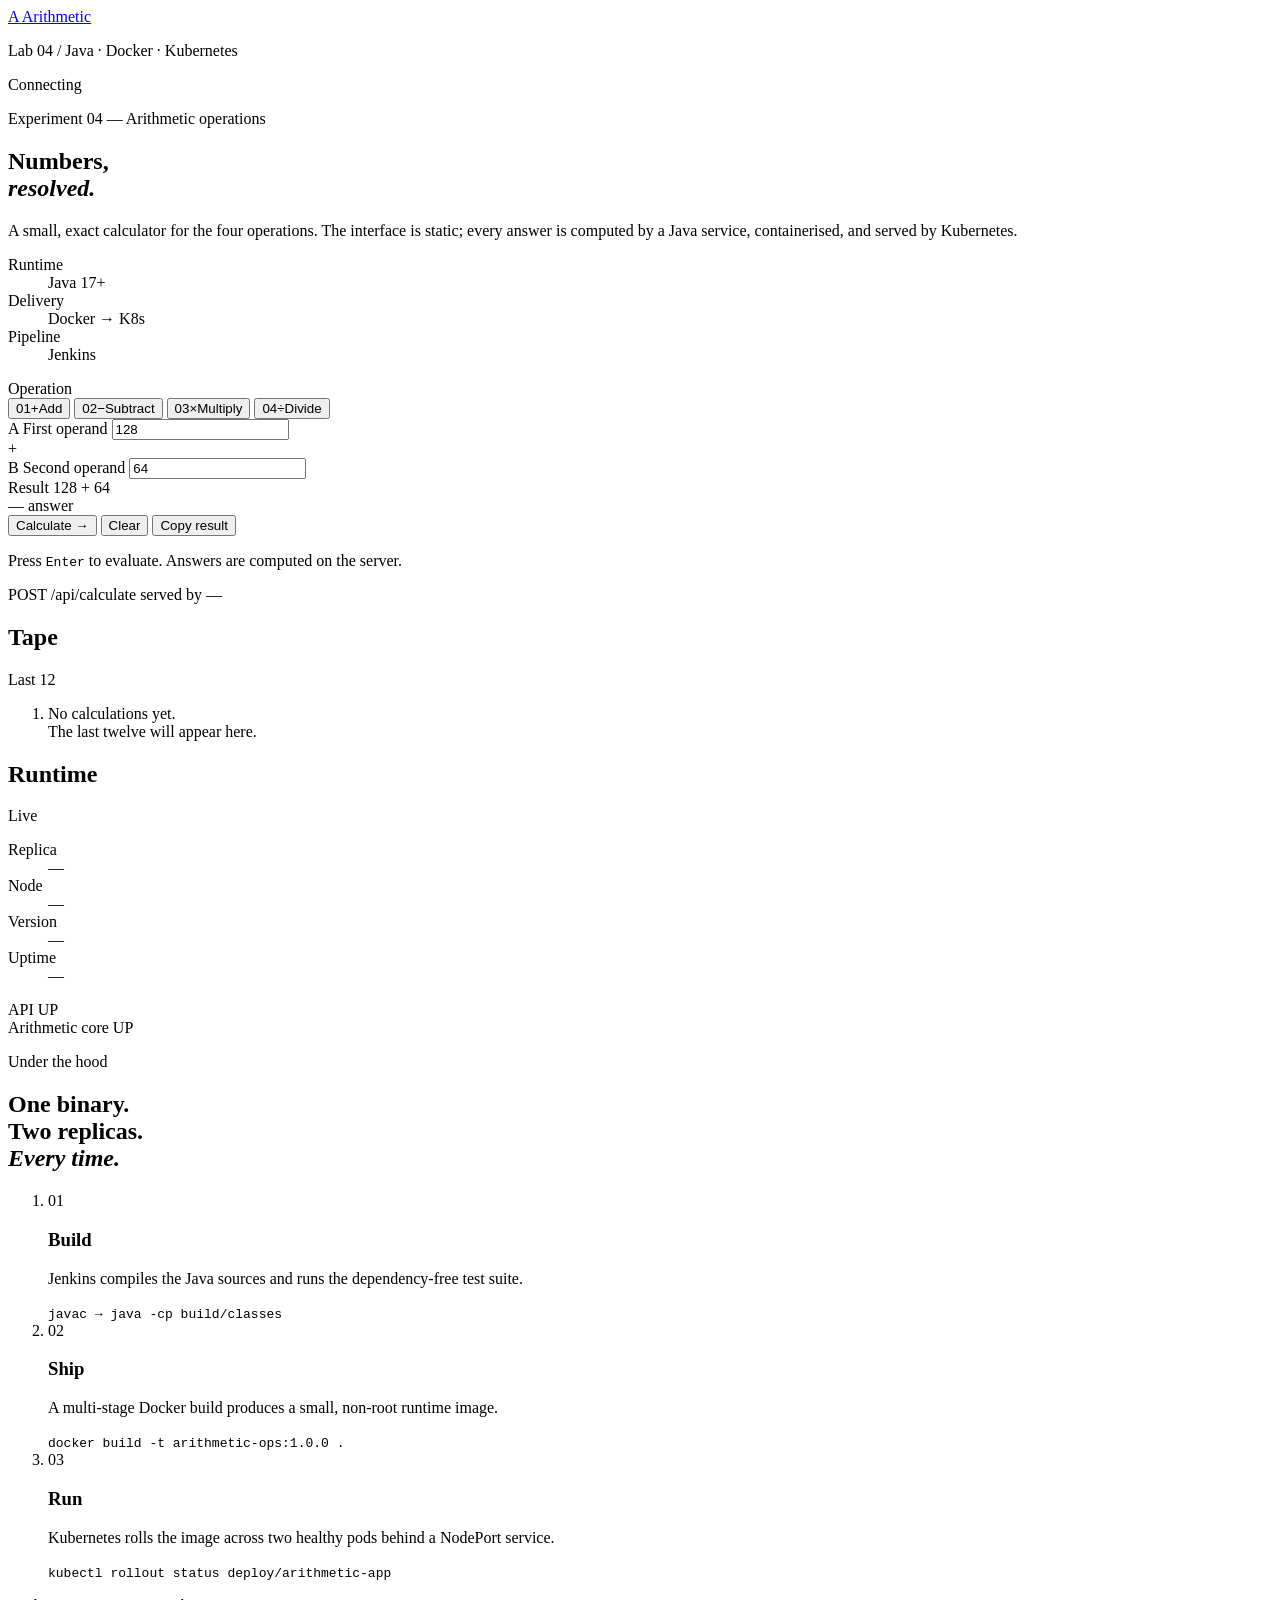
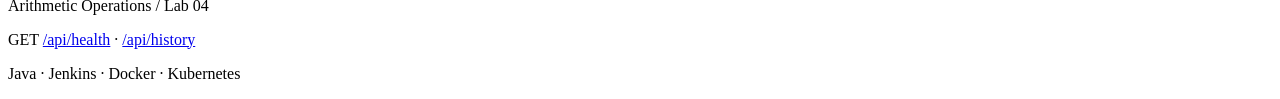
==== src/main/resources/static/index.html @ 63b6bd03 "Initial arithmetic operations application with Docker and Kubernetes" ====
<!doctype html>
<html lang="en">
<head>
  <meta charset="utf-8">
  <meta name="viewport" content="width=device-width, initial-scale=1">
  <meta name="description" content="A precise arithmetic operations console built with Java, shipped with Docker, and served by Kubernetes.">
  <meta name="theme-color" content="#f1efe9">
  <title>Arithmetic — Operations Console</title>
  <link rel="icon" href="/favicon.svg" type="image/svg+xml">
  <link rel="stylesheet" href="/styles.css">
</head>
<body>
  <div class="grain" aria-hidden="true"></div>

  <header class="masthead">
    <a class="wordmark" href="/" aria-label="Arithmetic home">
      <span class="wordmark__mark" aria-hidden="true">A</span>
      <span>Arithmetic</span>
    </a>
    <p class="masthead__meta">Lab 04 <span>/</span> Java · Docker · Kubernetes</p>
    <div class="status" id="status" title="Service health">
      <span class="status__dot" aria-hidden="true"></span>
      <span id="statusText">Connecting</span>
    </div>
  </header>

  <main>
    <section class="hero">
      <div class="hero__title">
        <p class="eyebrow">Experiment 04 — Arithmetic operations</p>
        <h1>Numbers,<br><em>resolved.</em></h1>
      </div>
      <div class="hero__aside">
        <p class="hero__lede">A small, exact calculator for the four operations. The interface is static; every answer is computed by a Java service, containerised, and served by Kubernetes.</p>
        <dl class="hero__meta">
          <div><dt>Runtime</dt><dd>Java 17+</dd></div>
          <div><dt>Delivery</dt><dd>Docker → K8s</dd></div>
          <div><dt>Pipeline</dt><dd>Jenkins</dd></div>
        </dl>
      </div>
    </section>

    <section class="workspace" aria-label="Arithmetic calculator">
      <div class="calculator">
        <div class="calculator__top">
          <span class="label">Operation</span>
          <div class="operations" role="group" aria-label="Choose an operation">
            <button type="button" class="operation is-active" data-op="add" aria-pressed="true"><span class="operation__index">01</span><span class="operation__symbol">+</span><span class="operation__name">Add</span></button>
            <button type="button" class="operation" data-op="subtract" aria-pressed="false"><span class="operation__index">02</span><span class="operation__symbol">−</span><span class="operation__name">Subtract</span></button>
            <button type="button" class="operation" data-op="multiply" aria-pressed="false"><span class="operation__index">03</span><span class="operation__symbol">×</span><span class="operation__name">Multiply</span></button>
            <button type="button" class="operation" data-op="divide" aria-pressed="false"><span class="operation__index">04</span><span class="operation__symbol">÷</span><span class="operation__name">Divide</span></button>
          </div>
        </div>

        <form id="calcForm" novalidate>
          <div class="operands">
            <label class="field" for="a">
              <span class="field__label"><span>A</span> First operand</span>
              <input id="a" name="a" type="text" inputmode="decimal" autocomplete="off" spellcheck="false" value="128" placeholder="0" aria-describedby="message">
            </label>
            <div class="operator" id="operator" aria-hidden="true">+</div>
            <label class="field" for="b">
              <span class="field__label"><span>B</span> Second operand</span>
              <input id="b" name="b" type="text" inputmode="decimal" autocomplete="off" spellcheck="false" value="64" placeholder="0" aria-describedby="message">
            </label>
          </div>

          <div class="result" aria-live="polite">
            <div class="result__head">
              <span class="label">Result</span>
              <span class="result__expression" id="expression">128 + 64</span>
            </div>
            <div class="result__row">
              <output class="result__value" id="result" for="a b">—</output>
              <span class="result__unit" id="resultUnit">answer</span>
            </div>
          </div>

          <div class="calculator__actions">
            <button type="submit" class="button button--primary" id="calculateButton">
              <span>Calculate</span>
              <span class="button__arrow" aria-hidden="true">→</span>
            </button>
            <button type="button" class="button button--ghost" id="clearButton">Clear</button>
            <button type="button" class="button button--ghost" id="copyButton">Copy result</button>
            <p class="hint" id="message">Press <kbd>Enter</kbd> to evaluate. Answers are computed on the server.</p>
          </div>
        </form>

        <div class="calculator__foot">
          <span class="mono">POST /api/calculate</span>
          <span class="mono" id="servedBy">served by —</span>
        </div>
      </div>

      <aside class="sidebar" aria-label="Calculation context">
        <section class="panel">
          <div class="panel__head">
            <h2>Tape</h2>
            <span class="label" id="historyCount">Last 12</span>
          </div>
          <ol class="tape" id="history">
            <li class="tape__empty">No calculations yet.<br>The last twelve will appear here.</li>
          </ol>
        </section>

        <section class="panel panel--dark runtime">
          <div class="panel__head">
            <h2>Runtime</h2>
            <span class="runtime__live"><span class="status__dot" aria-hidden="true"></span> Live</span>
          </div>
          <dl class="runtime__grid">
            <div><dt>Replica</dt><dd id="podName">—</dd></div>
            <div><dt>Node</dt><dd id="nodeName">—</dd></div>
            <div><dt>Version</dt><dd id="version">—</dd></div>
            <div><dt>Uptime</dt><dd id="uptime">—</dd></div>
          </dl>
          <div class="runtime__checks">
            <div><span class="check check--up" aria-hidden="true"></span> API <span>UP</span></div>
            <div><span class="check check--up" aria-hidden="true"></span> Arithmetic core <span>UP</span></div>
          </div>
        </section>
      </aside>
    </section>

    <section class="pipeline" aria-label="Delivery pipeline">
      <div class="pipeline__intro">
        <p class="eyebrow">Under the hood</p>
        <h2>One binary.<br>Two replicas.<br><em>Every time.</em></h2>
      </div>
      <ol class="pipeline__steps">
        <li>
          <span class="pipeline__number">01</span>
          <div>
            <h3>Build</h3>
            <p>Jenkins compiles the Java sources and runs the dependency-free test suite.</p>
            <code>javac → java -cp build/classes</code>
          </div>
        </li>
        <li>
          <span class="pipeline__number">02</span>
          <div>
            <h3>Ship</h3>
            <p>A multi-stage Docker build produces a small, non-root runtime image.</p>
            <code>docker build -t arithmetic-ops:1.0.0 .</code>
          </div>
        </li>
        <li>
          <span class="pipeline__number">03</span>
          <div>
            <h3>Run</h3>
            <p>Kubernetes rolls the image across two healthy pods behind a NodePort service.</p>
            <code>kubectl rollout status deploy/arithmetic-app</code>
          </div>
        </li>
      </ol>
    </section>
  </main>

  <footer class="footer">
    <p>Arithmetic Operations <span class="footer__sep">/</span> Lab 04</p>
    <p class="mono">GET <a href="/api/health">/api/health</a> · <a href="/api/history">/api/history</a></p>
    <p>Java · Jenkins · Docker · Kubernetes</p>
  </footer>

  <script src="/app.js"></script>
</body>
</html>
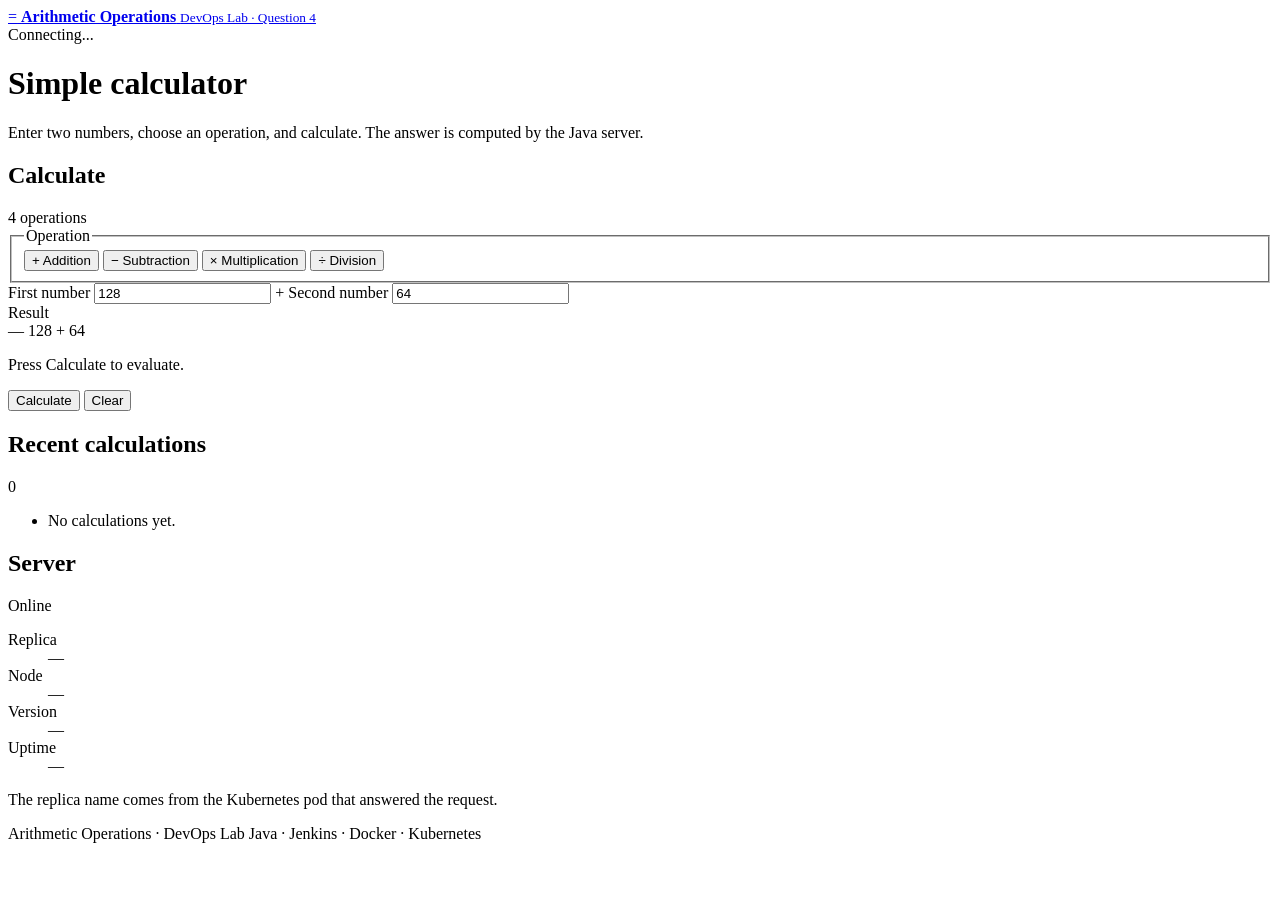
==== commit ffb3b2ff: "Simplify the calculator interface for the student demo Replaces the editorial-style frontend with a " ====
--- a/src/main/resources/static/index.html
+++ b/src/main/resources/static/index.html
@@ -3,164 +3,113 @@
 <head>
   <meta charset="utf-8">
   <meta name="viewport" content="width=device-width, initial-scale=1">
-  <meta name="description" content="A precise arithmetic operations console built with Java, shipped with Docker, and served by Kubernetes.">
-  <meta name="theme-color" content="#f1efe9">
-  <title>Arithmetic — Operations Console</title>
+  <meta name="description" content="A simple arithmetic calculator for addition, subtraction, multiplication and division. Built with Java, Docker and Kubernetes.">
+  <meta name="theme-color" content="#f5f7fb">
+  <title>Arithmetic Operations</title>
   <link rel="icon" href="/favicon.svg" type="image/svg+xml">
   <link rel="stylesheet" href="/styles.css">
 </head>
 <body>
-  <div class="grain" aria-hidden="true"></div>
-
-  <header class="masthead">
-    <a class="wordmark" href="/" aria-label="Arithmetic home">
-      <span class="wordmark__mark" aria-hidden="true">A</span>
-      <span>Arithmetic</span>
-    </a>
-    <p class="masthead__meta">Lab 04 <span>/</span> Java · Docker · Kubernetes</p>
-    <div class="status" id="status" title="Service health">
-      <span class="status__dot" aria-hidden="true"></span>
-      <span id="statusText">Connecting</span>
+  <header class="topbar">
+    <div class="shell topbar-inner">
+      <a class="brand" href="/" aria-label="Arithmetic Operations home">
+        <span class="brand-mark" aria-hidden="true">=</span>
+        <span class="brand-text">
+          <strong>Arithmetic Operations</strong>
+          <small>DevOps Lab · Question 4</small>
+        </span>
+      </a>
+      <div class="status" id="status" title="Service status">
+        <span class="status-dot" aria-hidden="true"></span>
+        <span id="statusText">Connecting...</span>
+      </div>
     </div>
   </header>
 
-  <main>
-    <section class="hero">
-      <div class="hero__title">
-        <p class="eyebrow">Experiment 04 — Arithmetic operations</p>
-        <h1>Numbers,<br><em>resolved.</em></h1>
-      </div>
-      <div class="hero__aside">
-        <p class="hero__lede">A small, exact calculator for the four operations. The interface is static; every answer is computed by a Java service, containerised, and served by Kubernetes.</p>
-        <dl class="hero__meta">
-          <div><dt>Runtime</dt><dd>Java 17+</dd></div>
-          <div><dt>Delivery</dt><dd>Docker → K8s</dd></div>
-          <div><dt>Pipeline</dt><dd>Jenkins</dd></div>
-        </dl>
-      </div>
-    </section>
+  <main class="shell page">
+    <div class="intro">
+      <h1>Simple calculator</h1>
+      <p>Enter two numbers, choose an operation, and calculate. The answer is computed by the Java server.</p>
+    </div>
 
-    <section class="workspace" aria-label="Arithmetic calculator">
-      <div class="calculator">
-        <div class="calculator__top">
-          <span class="label">Operation</span>
-          <div class="operations" role="group" aria-label="Choose an operation">
-            <button type="button" class="operation is-active" data-op="add" aria-pressed="true"><span class="operation__index">01</span><span class="operation__symbol">+</span><span class="operation__name">Add</span></button>
-            <button type="button" class="operation" data-op="subtract" aria-pressed="false"><span class="operation__index">02</span><span class="operation__symbol">−</span><span class="operation__name">Subtract</span></button>
-            <button type="button" class="operation" data-op="multiply" aria-pressed="false"><span class="operation__index">03</span><span class="operation__symbol">×</span><span class="operation__name">Multiply</span></button>
-            <button type="button" class="operation" data-op="divide" aria-pressed="false"><span class="operation__index">04</span><span class="operation__symbol">÷</span><span class="operation__name">Divide</span></button>
-          </div>
+    <div class="layout">
+      <section class="card calculator-card" aria-labelledby="calculator-title">
+        <div class="card-head">
+          <h2 id="calculator-title">Calculate</h2>
+          <span class="badge">4 operations</span>
         </div>
 
         <form id="calcForm" novalidate>
+          <fieldset class="operations">
+            <legend>Operation</legend>
+            <button type="button" class="operation is-active" data-op="add" aria-pressed="true"><span>+</span> Addition</button>
+            <button type="button" class="operation" data-op="subtract" aria-pressed="false"><span>−</span> Subtraction</button>
+            <button type="button" class="operation" data-op="multiply" aria-pressed="false"><span>×</span> Multiplication</button>
+            <button type="button" class="operation" data-op="divide" aria-pressed="false"><span>÷</span> Division</button>
+          </fieldset>
+
           <div class="operands">
             <label class="field" for="a">
-              <span class="field__label"><span>A</span> First operand</span>
-              <input id="a" name="a" type="text" inputmode="decimal" autocomplete="off" spellcheck="false" value="128" placeholder="0" aria-describedby="message">
+              <span>First number</span>
+              <input id="a" name="a" type="text" inputmode="decimal" autocomplete="off" spellcheck="false" value="128" placeholder="0">
             </label>
-            <div class="operator" id="operator" aria-hidden="true">+</div>
+            <span class="operator" id="operatorSymbol" aria-hidden="true">+</span>
             <label class="field" for="b">
-              <span class="field__label"><span>B</span> Second operand</span>
-              <input id="b" name="b" type="text" inputmode="decimal" autocomplete="off" spellcheck="false" value="64" placeholder="0" aria-describedby="message">
+              <span>Second number</span>
+              <input id="b" name="b" type="text" inputmode="decimal" autocomplete="off" spellcheck="false" value="64" placeholder="0">
             </label>
           </div>
 
-          <div class="result" aria-live="polite">
-            <div class="result__head">
-              <span class="label">Result</span>
-              <span class="result__expression" id="expression">128 + 64</span>
-            </div>
-            <div class="result__row">
-              <output class="result__value" id="result" for="a b">—</output>
-              <span class="result__unit" id="resultUnit">answer</span>
+          <div class="result-box" aria-live="polite">
+            <div class="result-label">Result</div>
+            <div class="result-line">
+              <output class="result-value" id="result" for="a b">—</output>
+              <span class="result-expression" id="expression">128 + 64</span>
             </div>
           </div>
 
-          <div class="calculator__actions">
-            <button type="submit" class="button button--primary" id="calculateButton">
-              <span>Calculate</span>
-              <span class="button__arrow" aria-hidden="true">→</span>
-            </button>
-            <button type="button" class="button button--ghost" id="clearButton">Clear</button>
-            <button type="button" class="button button--ghost" id="copyButton">Copy result</button>
-            <p class="hint" id="message">Press <kbd>Enter</kbd> to evaluate. Answers are computed on the server.</p>
+          <p class="message" id="message">Press Calculate to evaluate.</p>
+
+          <div class="actions">
+            <button type="submit" class="button button-primary" id="calculateButton">Calculate</button>
+            <button type="button" class="button button-secondary" id="clearButton">Clear</button>
           </div>
         </form>
+      </section>
 
-        <div class="calculator__foot">
-          <span class="mono">POST /api/calculate</span>
-          <span class="mono" id="servedBy">served by —</span>
-        </div>
-      </div>
-
-      <aside class="sidebar" aria-label="Calculation context">
-        <section class="panel">
-          <div class="panel__head">
-            <h2>Tape</h2>
-            <span class="label" id="historyCount">Last 12</span>
+      <aside class="side">
+        <section class="card" aria-labelledby="history-title">
+          <div class="card-head">
+            <h2 id="history-title">Recent calculations</h2>
+            <span class="badge" id="historyCount">0</span>
           </div>
-          <ol class="tape" id="history">
-            <li class="tape__empty">No calculations yet.<br>The last twelve will appear here.</li>
-          </ol>
+          <ul class="history" id="history">
+            <li class="history-empty">No calculations yet.</li>
+          </ul>
         </section>
 
-        <section class="panel panel--dark runtime">
-          <div class="panel__head">
-            <h2>Runtime</h2>
-            <span class="runtime__live"><span class="status__dot" aria-hidden="true"></span> Live</span>
+        <section class="card" aria-labelledby="server-title">
+          <div class="card-head">
+            <h2 id="server-title">Server</h2>
+            <span class="badge badge-green" id="serverStatus">Online</span>
           </div>
-          <dl class="runtime__grid">
+          <dl class="server-list">
             <div><dt>Replica</dt><dd id="podName">—</dd></div>
             <div><dt>Node</dt><dd id="nodeName">—</dd></div>
             <div><dt>Version</dt><dd id="version">—</dd></div>
             <div><dt>Uptime</dt><dd id="uptime">—</dd></div>
           </dl>
-          <div class="runtime__checks">
-            <div><span class="check check--up" aria-hidden="true"></span> API <span>UP</span></div>
-            <div><span class="check check--up" aria-hidden="true"></span> Arithmetic core <span>UP</span></div>
-          </div>
+          <p class="server-note">The replica name comes from the Kubernetes pod that answered the request.</p>
         </section>
       </aside>
-    </section>
-
-    <section class="pipeline" aria-label="Delivery pipeline">
-      <div class="pipeline__intro">
-        <p class="eyebrow">Under the hood</p>
-        <h2>One binary.<br>Two replicas.<br><em>Every time.</em></h2>
-      </div>
-      <ol class="pipeline__steps">
-        <li>
-          <span class="pipeline__number">01</span>
-          <div>
-            <h3>Build</h3>
-            <p>Jenkins compiles the Java sources and runs the dependency-free test suite.</p>
-            <code>javac → java -cp build/classes</code>
-          </div>
-        </li>
-        <li>
-          <span class="pipeline__number">02</span>
-          <div>
-            <h3>Ship</h3>
-            <p>A multi-stage Docker build produces a small, non-root runtime image.</p>
-            <code>docker build -t arithmetic-ops:1.0.0 .</code>
-          </div>
-        </li>
-        <li>
-          <span class="pipeline__number">03</span>
-          <div>
-            <h3>Run</h3>
-            <p>Kubernetes rolls the image across two healthy pods behind a NodePort service.</p>
-            <code>kubectl rollout status deploy/arithmetic-app</code>
-          </div>
-        </li>
-      </ol>
-    </section>
+    </div>
   </main>
 
   <footer class="footer">
-    <p>Arithmetic Operations <span class="footer__sep">/</span> Lab 04</p>
-    <p class="mono">GET <a href="/api/health">/api/health</a> · <a href="/api/history">/api/history</a></p>
-    <p>Java · Jenkins · Docker · Kubernetes</p>
+    <div class="shell footer-inner">
+      <span>Arithmetic Operations · DevOps Lab</span>
+      <span>Java · Jenkins · Docker · Kubernetes</span>
+    </div>
   </footer>
 
   <script src="/app.js"></script>
